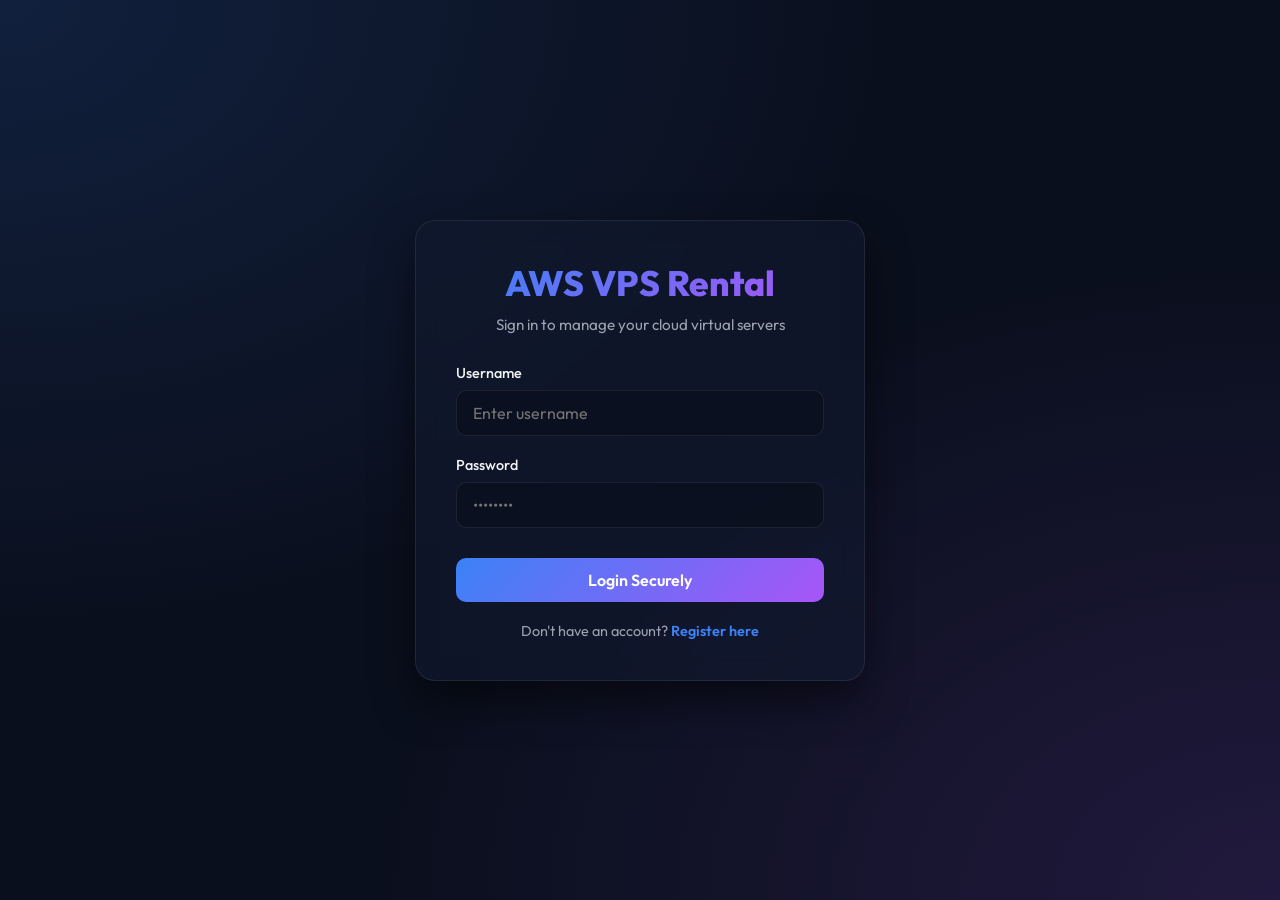
==== src/main/resources/static/index.html @ e527810d "initial commit" ====
<!DOCTYPE html>
<html lang="en">
<head>
    <meta charset="UTF-8">
    <meta name="viewport" content="width=device-width, initial-scale=1.0">
    <title>AWS VPS Rental Platform - Secure Auth</title>
    <link rel="stylesheet" href="css/style.css">
</head>
<body>

    <div id="alert-banner"></div>

    <div class="auth-container">
        <!-- 1. LOGIN CARD -->
        <div class="auth-card" id="login-card">
            <div class="auth-header">
                <h1>AWS VPS Rental</h1>
                <p>Sign in to manage your cloud virtual servers</p>
            </div>
            
            <form id="login-form">
                <div class="form-group">
                    <label for="login-username">Username</label>
                    <input type="text" id="login-username" class="form-control" placeholder="Enter username" required>
                </div>
                <div class="form-group">
                    <label for="login-password">Password</label>
                    <input type="password" id="login-password" class="form-control" placeholder="••••••••" required>
                </div>
                
                <button type="submit" class="btn">Login Securely</button>
            </form>
            
            <div class="auth-switch">
                Don't have an account? <a href="#" id="to-register">Register here</a>
            </div>
        </div>

        <!-- 2. REGISTER CARD (Hidden by default) -->
        <div class="auth-card" id="register-card" style="display: none;">
            <div class="auth-header">
                <h1>Create Account</h1>
                <p>Register to rent and configure high-speed EC2 VPS</p>
            </div>

            <form id="register-form">
                <div class="form-group">
                    <label for="register-username">Username</label>
                    <input type="text" id="register-username" class="form-control" placeholder="Choose username" required>
                </div>
                <div class="form-group">
                    <label for="register-email">Email Address</label>
                    <input type="email" id="register-email" class="form-control" placeholder="name@domain.com" required>
                </div>
                <div class="form-group">
                    <label for="register-password">Password</label>
                    <input type="password" id="register-password" class="form-control" placeholder="Min 6 characters" required>
                </div>

                <button type="submit" class="btn">Start Free Sign Up</button>
            </form>

            <div class="auth-switch">
                Already verified? <a href="#" id="to-login">Login here</a>
            </div>
        </div>

        <!-- 3. VERIFY CODE CARD (Hidden by default) -->
        <div class="auth-card" id="verify-card" style="display: none;">
            <div class="auth-header">
                <h1>Verify Account</h1>
                <p>Enter the confirmation code sent to your email</p>
            </div>

            <form id="verify-form">
                <div class="form-group">
                    <label for="verify-username">Username</label>
                    <input type="text" id="verify-username" class="form-control" readonly>
                </div>
                <div class="form-group">
                    <label for="verify-code">Verification Code</label>
                    <input type="text" id="verify-code" class="form-control" placeholder="Enter 6-digit code" required>
                </div>

                <button type="submit" class="btn">Confirm Account</button>
            </form>

            <div class="auth-switch">
                Back to <a href="#" id="verify-to-login">Login</a>
            </div>
        </div>
    </div>

    <script src="js/app.js"></script>
</body>
</html>
---- src/main/resources/static/css/style.css ----
@import url('https://fonts.googleapis.com/css2?family=Outfit:wght@300;400;500;600;700;800&display=swap');

:root {
    --bg-dark: #0a0f1d;
    --bg-card: rgba(18, 26, 47, 0.65);
    --border-color: rgba(255, 255, 255, 0.08);
    --primary: #3b82f6;
    --primary-glow: rgba(59, 130, 246, 0.35);
    --secondary: #a855f7;
    --secondary-glow: rgba(168, 85, 247, 0.35);
    --success: #10b981;
    --success-glow: rgba(16, 185, 129, 0.2);
    --warning: #f59e0b;
    --warning-glow: rgba(245, 158, 11, 0.2);
    --danger: #ef4444;
    --danger-glow: rgba(239, 68, 68, 0.2);
    --text-main: #f3f4f6;
    --text-muted: #9ca3af;
    --font-family: 'Outfit', -apple-system, BlinkMacSystemFont, sans-serif;
    --transition: all 0.3s cubic-bezier(0.4, 0, 0.2, 1);
}

* {
    box-sizing: border-box;
    margin: 0;
    padding: 0;
}

body {
    background-color: var(--bg-dark);
    background-image: 
        radial-gradient(at 0% 0%, rgba(59, 130, 246, 0.15) 0px, transparent 50%),
        radial-gradient(at 100% 100%, rgba(168, 85, 247, 0.15) 0px, transparent 50%);
    background-attachment: fixed;
    color: var(--text-main);
    font-family: var(--font-family);
    min-height: 100vh;
    display: flex;
    flex-direction: column;
    overflow-x: hidden;
}

/* Auth Pages Container */
.auth-container {
    display: flex;
    align-items: center;
    justify-content: center;
    min-height: 100vh;
    padding: 20px;
}

.auth-card {
    background: var(--bg-card);
    backdrop-filter: blur(12px);
    border: 1px solid var(--border-color);
    border-radius: 20px;
    padding: 40px;
    width: 100%;
    max-width: 450px;
    box-shadow: 0 20px 40px rgba(0, 0, 0, 0.5);
    animation: fadeIn 0.6s ease-out;
}

@keyframes fadeIn {
    from { opacity: 0; transform: translateY(20px); }
    to { opacity: 1; transform: translateY(0); }
}

.auth-header {
    text-align: center;
    margin-bottom: 30px;
}

.auth-header h1 {
    font-size: 2.2rem;
    font-weight: 800;
    background: linear-gradient(135deg, var(--primary), var(--secondary));
    -webkit-background-clip: text;
    -webkit-text-fill-color: transparent;
    margin-bottom: 10px;
}

.auth-header p {
    color: var(--text-muted);
    font-size: 0.95rem;
}

/* Forms */
.form-group {
    margin-bottom: 20px;
}

.form-group label {
    display: block;
    margin-bottom: 8px;
    font-size: 0.9rem;
    font-weight: 500;
    color: var(--text-main);
}

.form-control {
    width: 100%;
    background: rgba(10, 15, 29, 0.8);
    border: 1px solid var(--border-color);
    border-radius: 10px;
    padding: 12px 16px;
    color: #fff;
    font-family: var(--font-family);
    font-size: 1rem;
    transition: var(--transition);
}

.form-control:focus {
    outline: none;
    border-color: var(--primary);
    box-shadow: 0 0 0 3px var(--primary-glow);
}

/* Buttons */
.btn {
    display: inline-flex;
    align-items: center;
    justify-content: center;
    background: linear-gradient(135deg, var(--primary), var(--secondary));
    color: white;
    border: none;
    border-radius: 10px;
    padding: 12px 24px;
    font-family: var(--font-family);
    font-weight: 600;
    font-size: 1rem;
    cursor: pointer;
    transition: var(--transition);
    width: 100%;
    margin-top: 10px;
}

.btn:hover {
    transform: translateY(-2px);
    box-shadow: 0 8px 20px rgba(59, 130, 246, 0.4);
}

.btn:active {
    transform: translateY(0);
}

.btn-secondary {
    background: rgba(255, 255, 255, 0.08);
    border: 1px solid var(--border-color);
    color: var(--text-main);
}

.btn-secondary:hover {
    background: rgba(255, 255, 255, 0.15);
    box-shadow: none;
}

.auth-switch {
    text-align: center;
    margin-top: 20px;
    font-size: 0.9rem;
    color: var(--text-muted);
}

.auth-switch a {
    color: var(--primary);
    text-decoration: none;
    font-weight: 600;
}

.auth-switch a:hover {
    text-decoration: underline;
}

/* Dashboard Layout */
.dashboard-nav {
    display: flex;
    align-items: center;
    justify-content: space-between;
    padding: 20px 40px;
    background: rgba(10, 15, 29, 0.6);
    backdrop-filter: blur(10px);
    border-bottom: 1px solid var(--border-color);
    position: sticky;
    top: 0;
    z-index: 100;
}

.nav-brand {
    font-size: 1.5rem;
    font-weight: 800;
    background: linear-gradient(135deg, var(--primary), var(--secondary));
    -webkit-background-clip: text;
    -webkit-text-fill-color: transparent;
    display: flex;
    align-items: center;
    gap: 8px;
}

.nav-user {
    display: flex;
    align-items: center;
    gap: 20px;
}

.avatar-wrapper {
    position: relative;
    width: 45px;
    height: 45px;
    border-radius: 50%;
    overflow: hidden;
    border: 2px solid var(--primary);
    cursor: pointer;
}

.avatar-image {
    width: 100%;
    height: 100%;
    object-fit: cover;
}

.dashboard-main {
    flex: 1;
    max-width: 1200px;
    width: 100%;
    margin: 0 auto;
    padding: 40px 20px;
    display: grid;
    grid-template-columns: 1fr;
    gap: 30px;
}

@media(min-width: 992px) {
    .dashboard-main {
        grid-template-columns: 2fr 1fr;
    }
}

.panel-card {
    background: var(--bg-card);
    backdrop-filter: blur(12px);
    border: 1px solid var(--border-color);
    border-radius: 16px;
    padding: 30px;
    box-shadow: 0 10px 30px rgba(0, 0, 0, 0.2);
}

.panel-header {
    display: flex;
    justify-content: space-between;
    align-items: center;
    margin-bottom: 25px;
}

.panel-header h2 {
    font-size: 1.5rem;
    font-weight: 700;
}

/* User Wallet & Info */
.wallet-box {
    background: linear-gradient(135deg, rgba(59, 130, 246, 0.1), rgba(168, 85, 247, 0.1));
    border: 1px dashed var(--primary);
    border-radius: 12px;
    padding: 20px;
    text-align: center;
    margin-bottom: 20px;
}

.balance-title {
    color: var(--text-muted);
    font-size: 0.9rem;
    margin-bottom: 5px;
}

.balance-amount {
    font-size: 2.2rem;
    font-weight: 800;
    color: #fff;
}

/* Grid for VPS cards */
.vps-grid {
    display: grid;
    grid-template-columns: 1fr;
    gap: 20px;
}

@media(min-width: 768px) and (max-width: 991px) {
    .vps-grid {
        grid-template-columns: 1fr 1fr;
    }
}

.vps-card {
    background: rgba(255, 255, 255, 0.03);
    border: 1px solid var(--border-color);
    border-radius: 14px;
    padding: 20px;
    transition: var(--transition);
}

.vps-card:hover {
    border-color: rgba(59, 130, 246, 0.3);
    transform: translateY(-3px);
    box-shadow: 0 10px 20px rgba(0,0,0,0.3);
}

.vps-header {
    display: flex;
    justify-content: space-between;
    align-items: center;
    margin-bottom: 15px;
}

.vps-title {
    font-weight: 700;
    font-size: 1.15rem;
}

.status-badge {
    padding: 4px 10px;
    border-radius: 50px;
    font-size: 0.75rem;
    font-weight: 700;
    text-transform: uppercase;
}

.status-running {
    background: var(--success-glow);
    color: var(--success);
    border: 1px solid rgba(16, 185, 129, 0.3);
}

.status-pending {
    background: var(--warning-glow);
    color: var(--warning);
    border: 1px solid rgba(245, 158, 11, 0.3);
}

.status-stopped {
    background: var(--danger-glow);
    color: var(--danger);
    border: 1px solid rgba(239, 68, 68, 0.3);
}

.vps-details {
    font-size: 0.9rem;
    color: var(--text-muted);
    margin-bottom: 20px;
    display: grid;
    grid-template-columns: 1fr 1fr;
    gap: 10px;
}

.vps-details span strong {
    color: var(--text-main);
}

.vps-actions {
    display: flex;
    gap: 10px;
}

.vps-actions button {
    flex: 1;
    padding: 8px 12px;
    border-radius: 6px;
    font-weight: 600;
    font-size: 0.85rem;
}

/* Custom Alert Banner */
#alert-banner {
    position: fixed;
    top: 20px;
    right: 20px;
    padding: 16px 24px;
    border-radius: 10px;
    color: white;
    font-weight: 600;
    box-shadow: 0 10px 25px rgba(0,0,0,0.5);
    z-index: 1000;
    display: none;
    animation: slideIn 0.3s ease-out;
}

@keyframes slideIn {
    from { transform: translateX(120%); }
    to { transform: translateX(0); }
}

.alert-success { background-color: var(--success); }
.alert-error { background-color: var(--danger); }

/* Table styling for transactions */
.tx-table-container {
    overflow-x: auto;
}

.tx-table {
    width: 100%;
    border-collapse: collapse;
    margin-top: 10px;
    font-size: 0.9rem;
}

.tx-table th, .tx-table td {
    padding: 12px;
    text-align: left;
    border-bottom: 1px solid var(--border-color);
}

.tx-table th {
    color: var(--text-muted);
    font-weight: 600;
}

.tx-amount-plus {
    color: var(--success);
    font-weight: 700;
}

.tx-amount-minus {
    color: var(--danger);
    font-weight: 700;
}
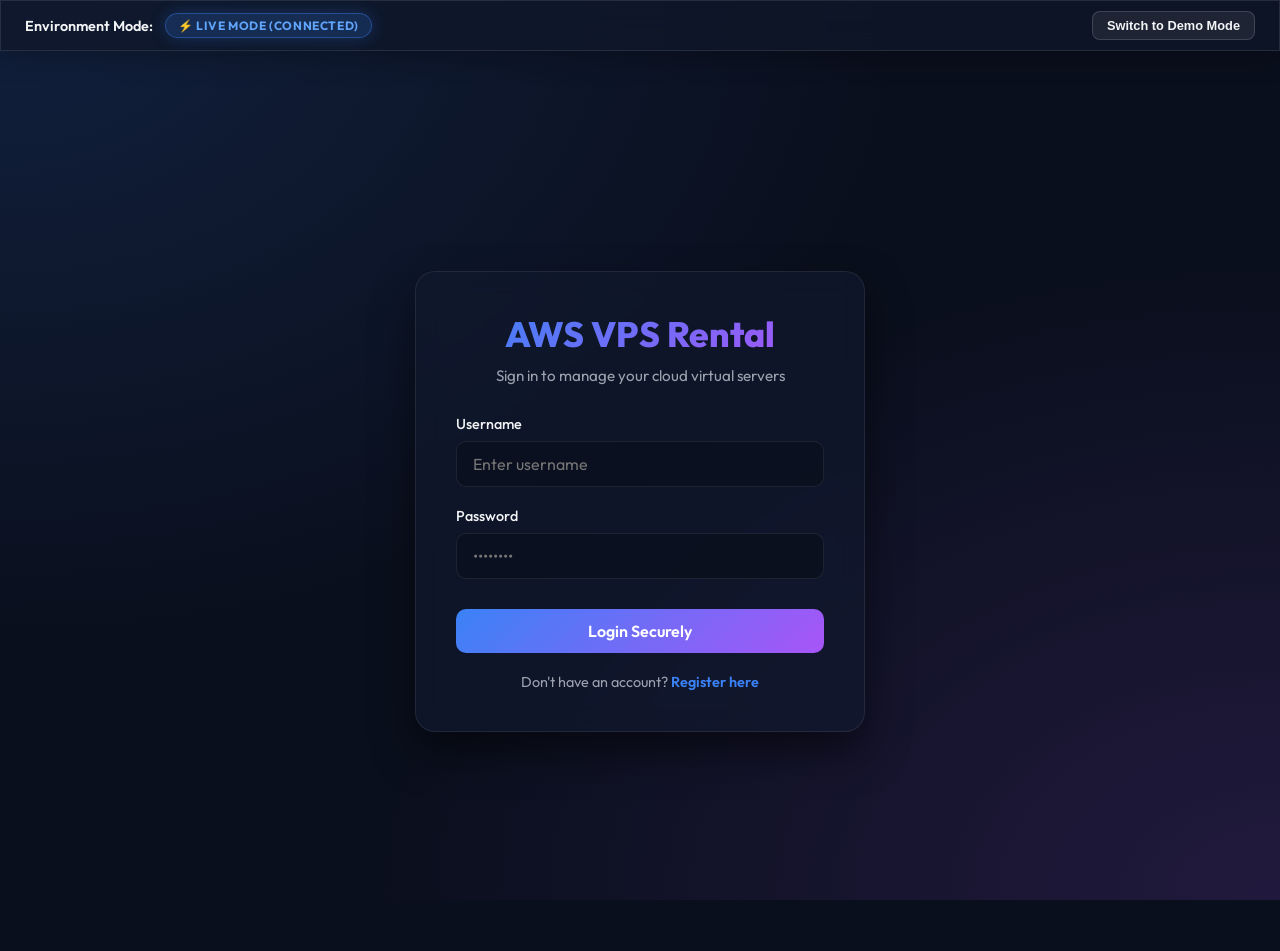
==== commit 573f84c7: "add FE" ====
--- a/src/main/resources/static/index.html
+++ b/src/main/resources/static/index.html
@@ -7,6 +7,14 @@
     <link rel="stylesheet" href="css/style.css">
 </head>
 <body>
+
+    <div class="mode-panel">
+        <div class="mode-info">
+            <span>Environment Mode:</span>
+            <span id="current-mode-badge" class="mode-badge mode-badge-mock">🔮 Demo Mode (Offline)</span>
+        </div>
+        <button id="toggle-mode-btn" class="mode-btn-toggle">Switch to Live Backend</button>
+    </div>
 
     <div id="alert-banner"></div>
 
@@ -85,6 +93,11 @@
                 <button type="submit" class="btn">Confirm Account</button>
             </form>
 
+            <div class="demo-helper" id="demo-verify-helper">
+                <strong>💡 Demo Mode Active</strong>
+                <span>Verification code is always <strong>123456</strong></span>
+            </div>
+
             <div class="auth-switch">
                 Back to <a href="#" id="verify-to-login">Login</a>
             </div>
--- a/src/main/resources/static/css/style.css
+++ b/src/main/resources/static/css/style.css
@@ -359,7 +359,8 @@
 
 .vps-actions {
     display: flex;
-    gap: 10px;
+    flex-wrap: wrap;
+    gap: 8px;
 }
 
 .vps-actions button {
@@ -425,3 +426,132 @@
     color: var(--danger);
     font-weight: 700;
 }
+
+/* Mode Indicator Panel */
+.mode-panel {
+    display: flex;
+    align-items: center;
+    justify-content: space-between;
+    background: rgba(15, 23, 42, 0.75);
+    backdrop-filter: blur(16px);
+    -webkit-backdrop-filter: blur(16px);
+    border: 1px solid rgba(255, 255, 255, 0.1);
+    padding: 10px 24px;
+    font-size: 0.9rem;
+    font-weight: 600;
+    color: var(--text-main);
+    z-index: 1000;
+    position: relative;
+    box-shadow: 0 4px 30px rgba(0, 0, 0, 0.3);
+}
+
+.mode-info {
+    display: flex;
+    align-items: center;
+    gap: 12px;
+}
+
+.mode-badge {
+    padding: 4px 12px;
+    border-radius: 50px;
+    font-size: 0.75rem;
+    font-weight: 700;
+    text-transform: uppercase;
+    letter-spacing: 0.05em;
+    display: inline-flex;
+    align-items: center;
+    gap: 6px;
+    box-shadow: 0 0 10px rgba(0, 0, 0, 0.2);
+}
+
+.mode-badge-mock {
+    background: rgba(168, 85, 247, 0.2);
+    color: #c084fc;
+    border: 1px solid rgba(168, 85, 247, 0.4);
+    box-shadow: 0 0 15px rgba(168, 85, 247, 0.25);
+    animation: glow-purple 2s infinite alternate;
+}
+
+.mode-badge-live {
+    background: rgba(59, 130, 246, 0.2);
+    color: #60a5fa;
+    border: 1px solid rgba(59, 130, 246, 0.4);
+    box-shadow: 0 0 15px rgba(59, 130, 246, 0.25);
+    animation: glow-blue 2s infinite alternate;
+}
+
+.mode-btn-toggle {
+    background: rgba(255, 255, 255, 0.07);
+    border: 1px solid rgba(255, 255, 255, 0.15);
+    color: var(--text-main);
+    padding: 6px 14px;
+    border-radius: 8px;
+    font-size: 0.8rem;
+    font-weight: 600;
+    cursor: pointer;
+    transition: var(--transition);
+    width: auto;
+    margin: 0;
+}
+
+.mode-btn-toggle:hover {
+    background: rgba(255, 255, 255, 0.15);
+    border-color: rgba(255, 255, 255, 0.3);
+    transform: translateY(-1px);
+}
+
+/* Pulsing effects for transitions */
+@keyframes glow-purple {
+    from { box-shadow: 0 0 5px rgba(168, 85, 247, 0.2); }
+    to { box-shadow: 0 0 15px rgba(168, 85, 247, 0.5); }
+}
+
+@keyframes glow-blue {
+    from { box-shadow: 0 0 5px rgba(59, 130, 246, 0.2); }
+    to { box-shadow: 0 0 15px rgba(59, 130, 246, 0.5); }
+}
+
+@keyframes pulse-warning {
+    0% { opacity: 0.6; box-shadow: 0 0 0 0 rgba(245, 158, 11, 0.4); }
+    70% { opacity: 1; box-shadow: 0 0 0 6px rgba(245, 158, 11, 0); }
+    100% { opacity: 0.6; box-shadow: 0 0 0 0 rgba(245, 158, 11, 0); }
+}
+
+.status-pending, .status-rebooting, .status-stopping {
+    animation: pulse-warning 1.8s infinite ease-in-out;
+}
+
+/* Extra premium styling */
+.panel-card {
+    border: 1px solid rgba(255, 255, 255, 0.07);
+    background: rgba(15, 23, 42, 0.45);
+    box-shadow: 0 8px 32px 0 rgba(0, 0, 0, 0.37);
+}
+
+.btn:hover {
+    box-shadow: 0 0 20px rgba(59, 130, 246, 0.4), 0 0 40px rgba(168, 85, 247, 0.2);
+}
+
+.vps-card {
+    background: rgba(255, 255, 255, 0.02);
+    border: 1px solid rgba(255, 255, 255, 0.05);
+}
+
+/* Tooltip or instruction helper for verification */
+.demo-helper {
+    background: rgba(168, 85, 247, 0.1);
+    border: 1px dashed rgba(168, 85, 247, 0.3);
+    padding: 12px;
+    border-radius: 10px;
+    margin-top: 15px;
+    font-size: 0.85rem;
+    color: #d8b4fe;
+    display: flex;
+    flex-direction: column;
+    gap: 4px;
+}
+
+.demo-helper strong {
+    color: #f3e8ff;
+}
+
